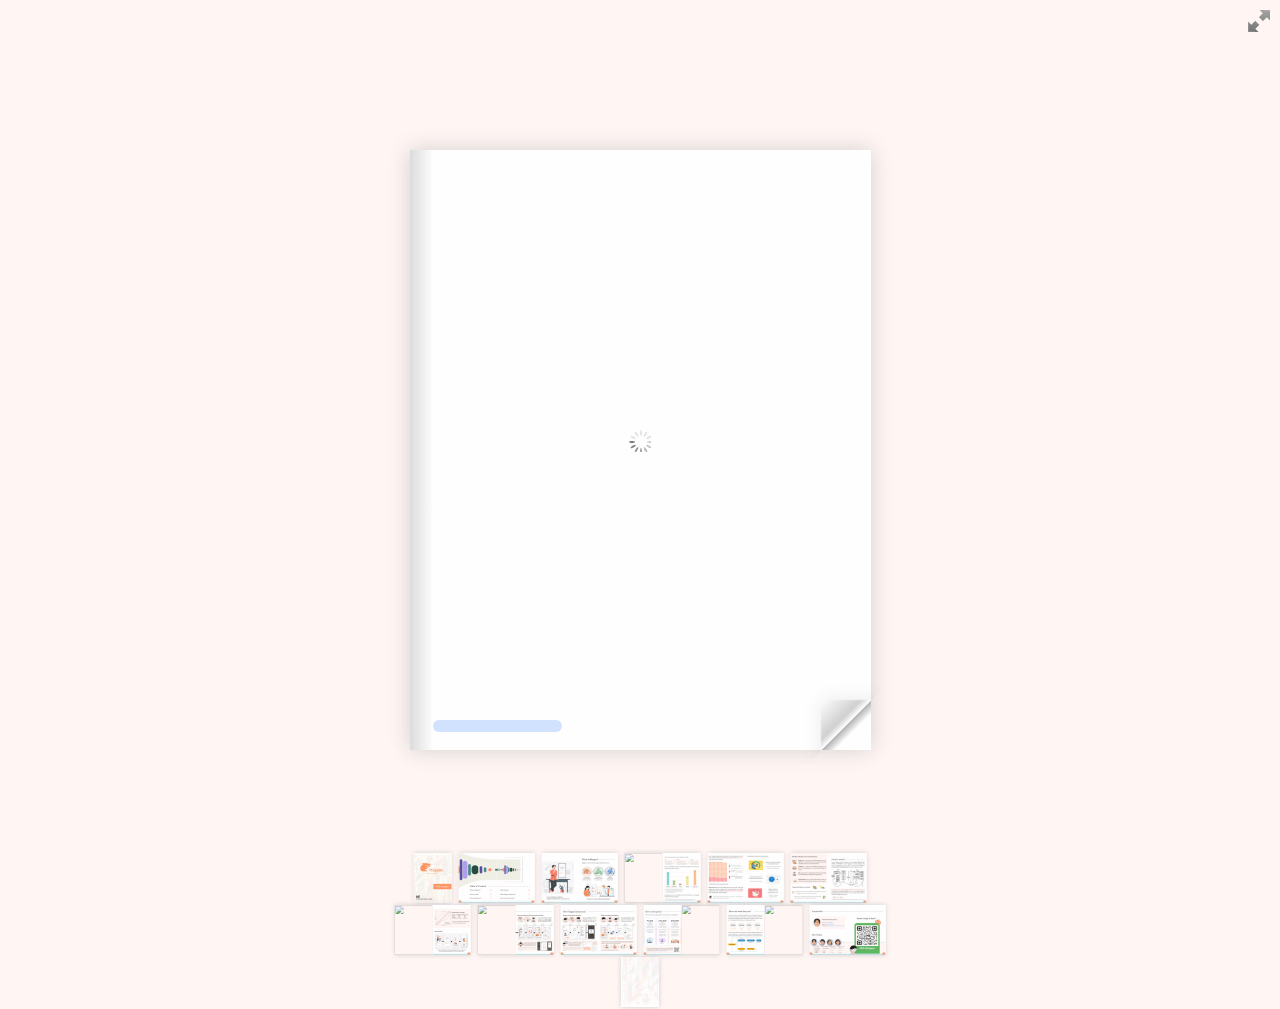
==== index.html @ f645d374 "Create index.html for happoress GitHub Pages" ====
<!doctype html>
<!--[if lt IE 7 ]> <html lang="en" class="ie6"> <![endif]-->
<!--[if IE 7 ]>    <html lang="en" class="ie7"> <![endif]-->
<!--[if IE 8 ]>    <html lang="en" class="ie8"> <![endif]-->
<!--[if IE 9 ]>    <html lang="en" class="ie9"> <![endif]-->
<!--[if !IE]><!--> <html lang="en"> <!--<![endif]-->
<head>
<title>Using turn.js and the new zoom feature</title>
<meta name="viewport" content="width = 1050, user-scalable = no" />
<script type="text/javascript" src="js/extras/jquery.min.1.7.js"></script>
<script type="text/javascript" src="js/extras/modernizr.2.5.3.min.js"></script>
<script type="text/javascript" src="js/lib/hash.js"></script>

</head>
<body>

<div id="canvas">

<div class="zoom-icon zoom-icon-in"></div>

<div class="magazine-viewport">
	<div class="container">
		<div class="magazine">
			<!-- Next button -->
			<div ignore="1" class="next-button"></div>
			<!-- Previous button -->
			<div ignore="1" class="previous-button"></div>
		</div>
	</div>
</div>

<!-- Thumbnails -->
<div class="thumbnails">
	<div>
		<ul>
			<li class="i">
				<img src="pages/1-thumb.jpg" width="76" height="100" class="page-1">
			</li>
			<li class="d">
				<img src="pages/2-thumb.jpg" width="76" height="100" class="page-2">
				<img src="pages/3-thumb.jpg" width="76" height="100" class="page-3">
			</li>
			<li class="d">
				<img src="pages/4-thumb.jpg" width="76" height="100" class="page-4">
				<img src="pages/5-thumb.jpg" width="76" height="100" class="page-5">
			</li>
			<li class="d">
				<img src="pages/6-thumb.jpg" width="76" height="100" class="page-6">
				<img src="pages/7-thumb.jpg" width="76" height="100" class="page-7">
			</li>
			<li class="d">
				<img src="pages/8-thumb.jpg" width="76" height="100" class="page-8">
				<img src="pages/9-thumb.jpg" width="76" height="100" class="page-9">
			</li>
			<li class="d">
				<img src="pages/10-thumb.jpg" width="76" height="100" class="page-10">
				<img src="pages/11-thumb.jpg" width="76" height="100" class="page-11">
			</li>
			<li class="d">
				<img src="pages/12-thumb.jpg" width="76" height="100" class="page-12">
				<img src="pages/13-thumb.jpg" width="76" height="100" class="page-13">
			</li>
			<li class="d">
				<img src="pages/14-thumb.jpg" width="76" height="100" class="page-14">
				<img src="pages/15-thumb.jpg" width="76" height="100" class="page-15">
			</li>
			<li class="d">
				<img src="pages/16-thumb.jpg" width="76" height="100" class="page-16">
				<img src="pages/17-thumb.jpg" width="76" height="100" class="page-17">
			</li>
			<li class="d">
				<img src="pages/18-thumb.jpg" width="76" height="100" class="page-18">
				<img src="pages/19-thumb.jpg" width="76" height="100" class="page-19">
			</li>
			<li class="d">
				<img src="pages/20-thumb.jpg" width="76" height="100" class="page-20">
				<img src="pages/21-thumb.jpg" width="76" height="100" class="page-21">
			</li>
			<li class="d">
				<img src="pages/22-thumb.jpg" width="76" height="100" class="page-22">
				<img src="pages/23-thumb.jpg" width="76" height="100" class="page-23">
			</li>
			<li class="i">
				<img src="pages/24-thumb.jpg" width="76" height="100" class="page-24">
			</li>
		<ul>
	<div>	
</div>
</div>

<script type="text/javascript">

function loadApp() {

 	$('#canvas').fadeIn(1000);

 	var flipbook = $('.magazine');

 	// Check if the CSS was already loaded
	
	if (flipbook.width()==0 || flipbook.height()==0) {
		setTimeout(loadApp, 10);
		return;
	}
	
	// Create the flipbook

	flipbook.turn({
			
			// Magazine width

			width: 922,

			// Magazine height

			height: 600,

			// Duration in millisecond

			duration: 1000,

			// Hardware acceleration

			acceleration: !isChrome(),

			// Enables gradients

			gradients: true,
			
			// Auto center this flipbook

			autoCenter: true,

			// Elevation from the edge of the flipbook when turning a page

			elevation: 50,

			// The number of pages

			pages: 24,

			// Events

			when: {
				turning: function(event, page, view) {
					
					var book = $(this),
					currentPage = book.turn('page'),
					pages = book.turn('pages');
			
					// Update the current URI

					Hash.go('page/' + page).update();

					// Show and hide navigation buttons

					disableControls(page);
					

					$('.thumbnails .page-'+currentPage).
						parent().
						removeClass('current');

					$('.thumbnails .page-'+page).
						parent().
						addClass('current');



				},

				turned: function(event, page, view) {

					disableControls(page);

					$(this).turn('center');

					if (page==1) { 
						$(this).turn('peel', 'br');
					}

				},

				missing: function (event, pages) {

					// Add pages that aren't in the magazine

					for (var i = 0; i < pages.length; i++)
						addPage(pages[i], $(this));

				}
			}

	});

	// Zoom.js

	$('.magazine-viewport').zoom({
		flipbook: $('.magazine'),

		max: function() { 
			
			return largeMagazineWidth()/$('.magazine').width();

		}, 

		when: {

			swipeLeft: function() {

				$(this).zoom('flipbook').turn('next');

			},

			swipeRight: function() {
				
				$(this).zoom('flipbook').turn('previous');

			},

			resize: function(event, scale, page, pageElement) {

				if (scale==1)
					loadSmallPage(page, pageElement);
				else
					loadLargePage(page, pageElement);

			},

			zoomIn: function () {

				$('.thumbnails').hide();
				$('.made').hide();
				$('.magazine').removeClass('animated').addClass('zoom-in');
				$('.zoom-icon').removeClass('zoom-icon-in').addClass('zoom-icon-out');
				
				if (!window.escTip && !$.isTouch) {
					escTip = true;

					$('<div />', {'class': 'exit-message'}).
						html('<div>Press ESC to exit</div>').
							appendTo($('body')).
							delay(2000).
							animate({opacity:0}, 500, function() {
								$(this).remove();
							});
				}
			},

			zoomOut: function () {

				$('.exit-message').hide();
				$('.thumbnails').fadeIn();
				$('.made').fadeIn();
				$('.zoom-icon').removeClass('zoom-icon-out').addClass('zoom-icon-in');

				setTimeout(function(){
					$('.magazine').addClass('animated').removeClass('zoom-in');
					resizeViewport();
				}, 0);

			}
		}
	});

	// Zoom event

	if ($.isTouch)
		$('.magazine-viewport').bind('zoom.doubleTap', zoomTo);
	else
		$('.magazine-viewport').bind('zoom.tap', zoomTo);


	// Using arrow keys to turn the page

	$(document).keydown(function(e){

		var previous = 37, next = 39, esc = 27;

		switch (e.keyCode) {
			case previous:

				// left arrow
				$('.magazine').turn('previous');
				e.preventDefault();

			break;
			case next:

				//right arrow
				$('.magazine').turn('next');
				e.preventDefault();

			break;
			case esc:
				
				$('.magazine-viewport').zoom('zoomOut');	
				e.preventDefault();

			break;
		}
	});

	// URIs - Format #/page/1 

	Hash.on('^page\/([0-9]*)$', {
		yep: function(path, parts) {
			var page = parts[1];

			if (page!==undefined) {
				if ($('.magazine').turn('is'))
					$('.magazine').turn('page', page);
			}

		},
		nop: function(path) {

			if ($('.magazine').turn('is'))
				$('.magazine').turn('page', 1);
		}
	});


	$(window).resize(function() {
		resizeViewport();
	}).bind('orientationchange', function() {
		resizeViewport();
	});

	// Events for thumbnails

	$('.thumbnails').click(function(event) {
		
		var page;

		if (event.target && (page=/page-([0-9]+)/.exec($(event.target).attr('class'))) ) {
		
			$('.magazine').turn('page', page[1]);
		}
	});

	$('.thumbnails li').
		bind($.mouseEvents.over, function() {
			
			$(this).addClass('thumb-hover');

		}).bind($.mouseEvents.out, function() {
			
			$(this).removeClass('thumb-hover');

		});

	if ($.isTouch) {
	
		$('.thumbnails').
			addClass('thumbanils-touch').
			bind($.mouseEvents.move, function(event) {
				event.preventDefault();
			});

	} else {

		$('.thumbnails ul').mouseover(function() {

			$('.thumbnails').addClass('thumbnails-hover');

		}).mousedown(function() {

			return false;

		}).mouseout(function() {

			$('.thumbnails').removeClass('thumbnails-hover');

		});

	}


	// Regions

	if ($.isTouch) {
		$('.magazine').bind('touchstart', regionClick);
	} else {
		$('.magazine').click(regionClick);
	}

	// Events for the next button

	$('.next-button').bind($.mouseEvents.over, function() {
		
		$(this).addClass('next-button-hover');

	}).bind($.mouseEvents.out, function() {
		
		$(this).removeClass('next-button-hover');

	}).bind($.mouseEvents.down, function() {
		
		$(this).addClass('next-button-down');

	}).bind($.mouseEvents.up, function() {
		
		$(this).removeClass('next-button-down');

	}).click(function() {
		
		$('.magazine').turn('next');

	});

	// Events for the next button
	
	$('.previous-button').bind($.mouseEvents.over, function() {
		
		$(this).addClass('previous-button-hover');

	}).bind($.mouseEvents.out, function() {
		
		$(this).removeClass('previous-button-hover');

	}).bind($.mouseEvents.down, function() {
		
		$(this).addClass('previous-button-down');

	}).bind($.mouseEvents.up, function() {
		
		$(this).removeClass('previous-button-down');

	}).click(function() {
		
		$('.magazine').turn('previous');

	});


	resizeViewport();

	$('.magazine').addClass('animated');

}

// Zoom icon

 $('.zoom-icon').bind('mouseover', function() { 
 	
 	if ($(this).hasClass('zoom-icon-in'))
 		$(this).addClass('zoom-icon-in-hover');

 	if ($(this).hasClass('zoom-icon-out'))
 		$(this).addClass('zoom-icon-out-hover');
 
 }).bind('mouseout', function() { 
 	
 	 if ($(this).hasClass('zoom-icon-in'))
 		$(this).removeClass('zoom-icon-in-hover');
 	
 	if ($(this).hasClass('zoom-icon-out'))
 		$(this).removeClass('zoom-icon-out-hover');

 }).bind('click', function() {

 	if ($(this).hasClass('zoom-icon-in'))
 		$('.magazine-viewport').zoom('zoomIn');
 	else if ($(this).hasClass('zoom-icon-out'))	
		$('.magazine-viewport').zoom('zoomOut');

 });

 $('#canvas').hide();


// Load the HTML4 version if there's not CSS transform

yepnope({
	test : Modernizr.csstransforms,
	yep: ['js/lib/turn.js'],
	nope: ['js/lib/turn.html4.min.js'],
	both: ['js/lib/zoom.min.js', 'js/magazine.js', 'css/magazine.css'],
	complete: loadApp
});

</script>

</body>
</html>
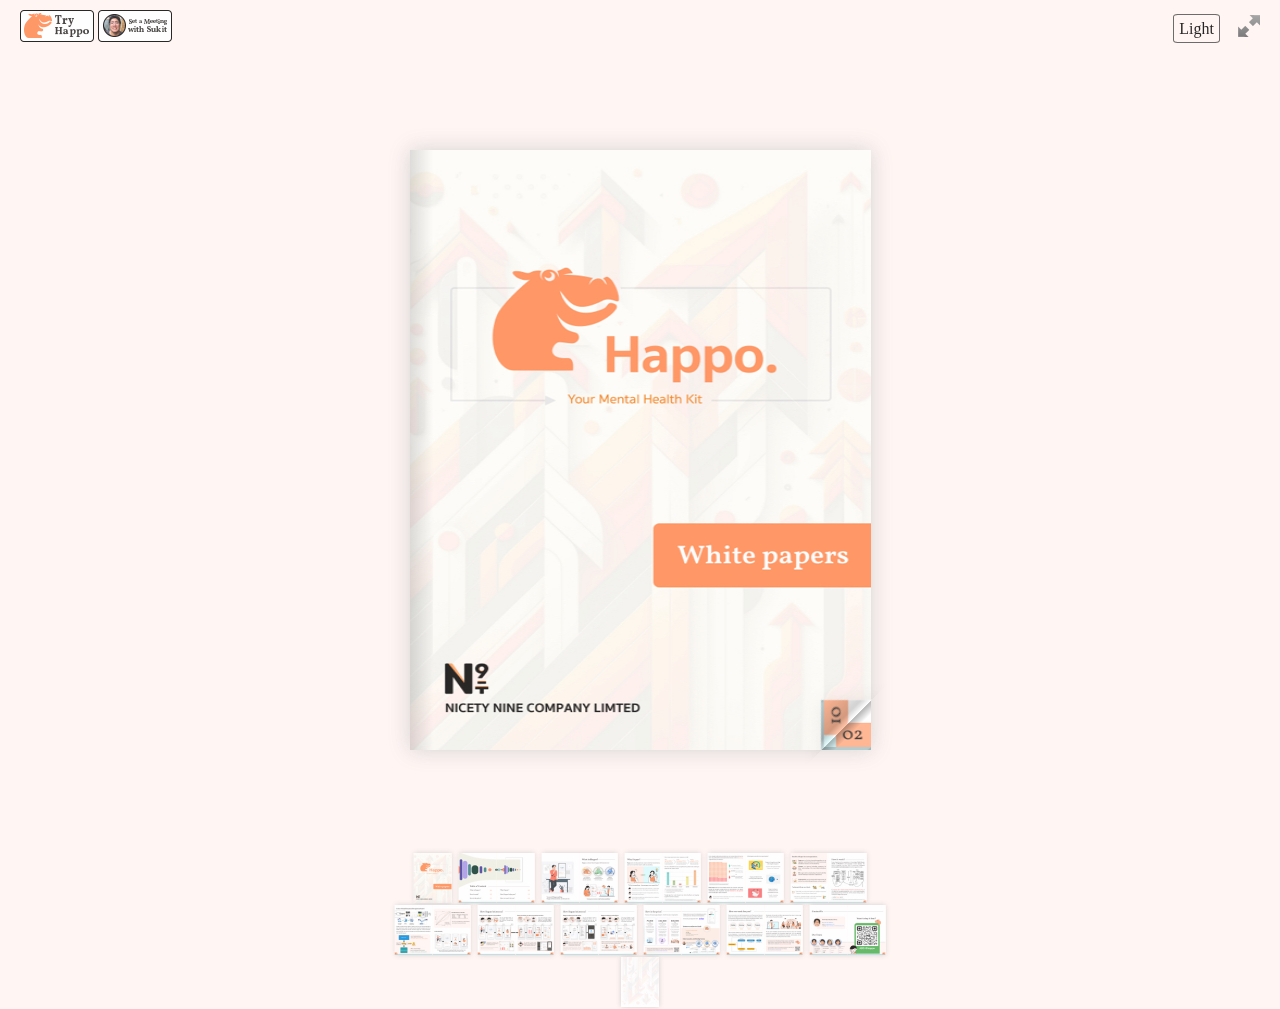
==== commit e9be65ac: "Create index.html for happopress GitHub Pages" ====
--- a/index.html
+++ b/index.html
@@ -13,8 +13,16 @@
 
 </head>
 <body>
-
 <div id="canvas">
+
+	<div class="logo">          
+        <a href=”https://happo.app”><img src="pics/go-button.png" width="74" height="32"></a>
+		<a href=”https://calendly.com/sukit/business-talk”><img src="pics/sukit-button.png" width="74" height="32"></a>
+    </div>
+
+	<div class="mode">          
+        <span class="change">Light</span>
+    </div>
 
 <div class="zoom-icon zoom-icon-in"></div>
 
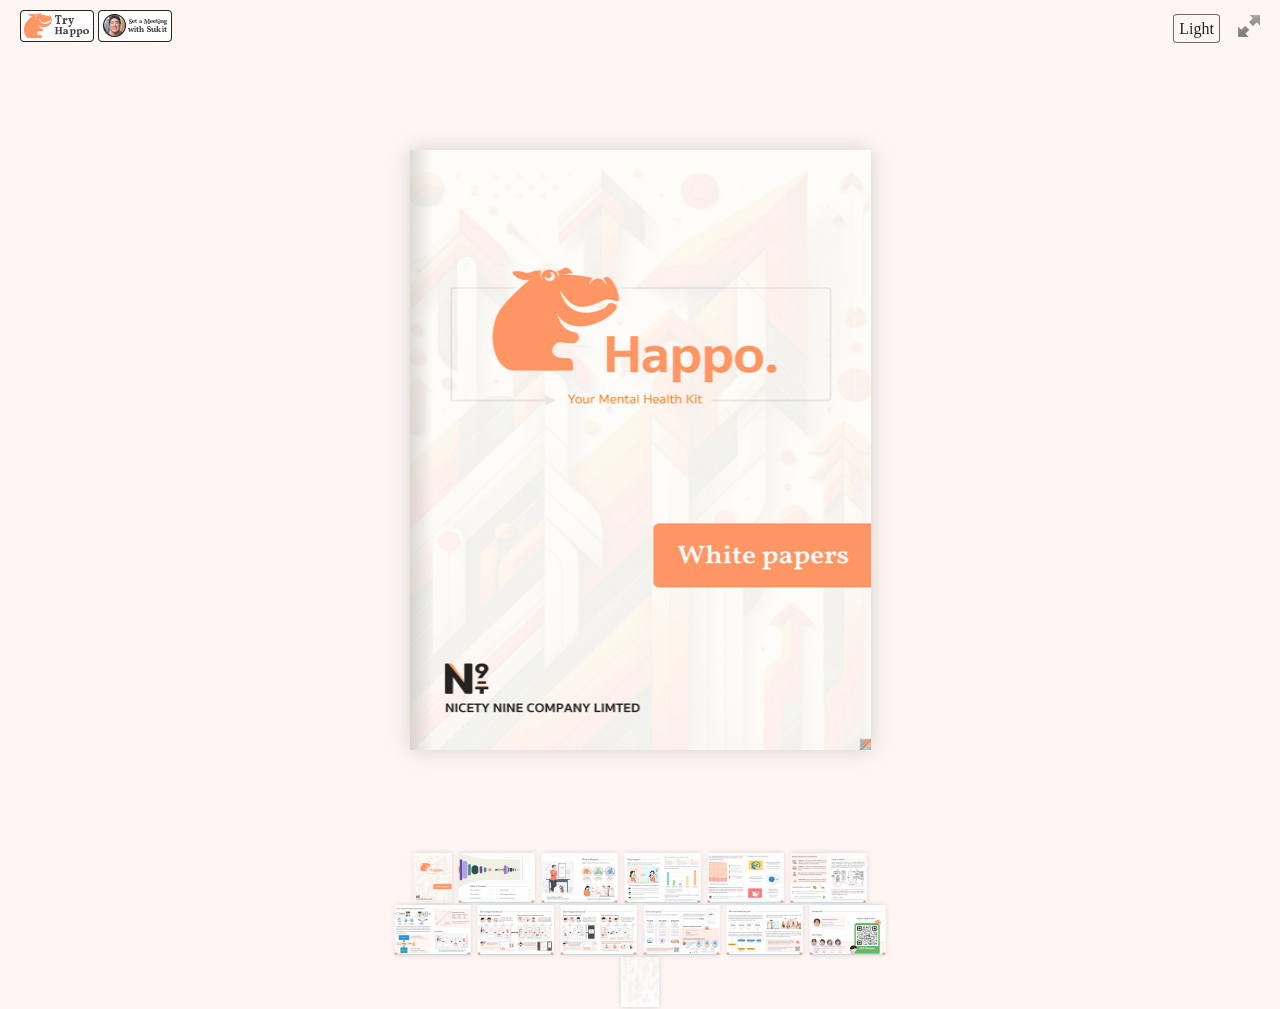
==== commit 50567d3e: "Create index.html for happopress GitHub Pages" ====
--- a/index.html
+++ b/index.html
@@ -16,8 +16,8 @@
 <div id="canvas">
 
 	<div class="logo">          
-        <a href=”https://happo.app”><img src="pics/go-button.png" width="74" height="32"></a>
-		<a href=”https://calendly.com/sukit/business-talk”><img src="pics/sukit-button.png" width="74" height="32"></a>
+		<img src="pics/go-button.png" width="74" height="32" class="happo">
+		<img src="pics/sukit-button.png" width="74" height="32" class="sukit">
     </div>
 
 	<div class="mode">          
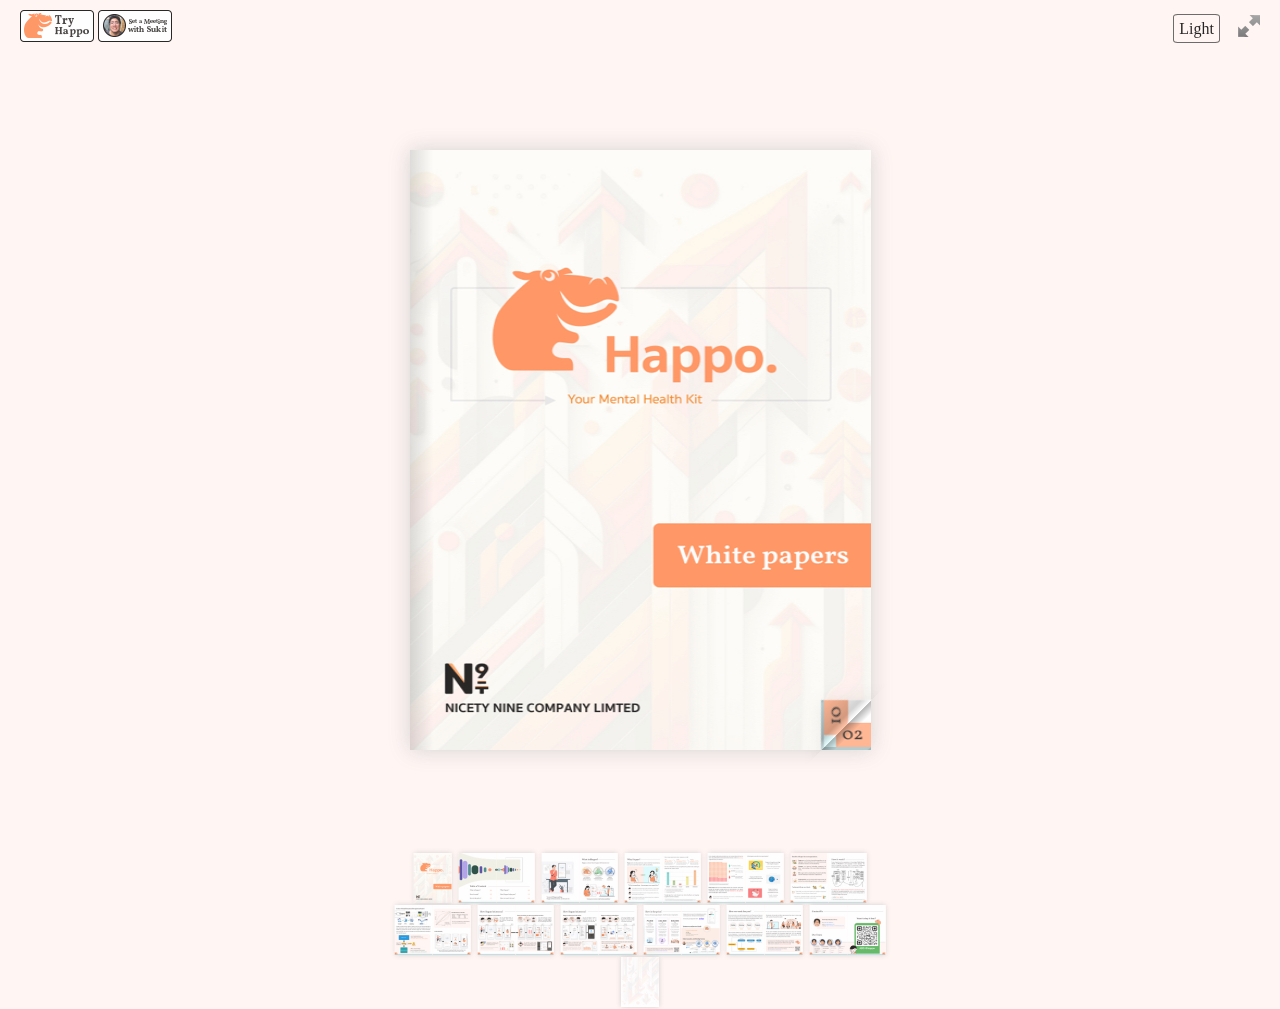
==== commit 40eea8e6: "Create index.html for happopress GitHub Pages" ====
--- a/index.html
+++ b/index.html
@@ -5,7 +5,8 @@
 <!--[if IE 9 ]>    <html lang="en" class="ie9"> <![endif]-->
 <!--[if !IE]><!--> <html lang="en"> <!--<![endif]-->
 <head>
-<title>Using turn.js and the new zoom feature</title>
+<title>Happo : Product Detail for Business Solution</title>
+<link rel="icon" type="image/x-icon" href="pics/favicon.ico">
 <meta name="viewport" content="width = 1050, user-scalable = no" />
 <script type="text/javascript" src="js/extras/jquery.min.1.7.js"></script>
 <script type="text/javascript" src="js/extras/modernizr.2.5.3.min.js"></script>
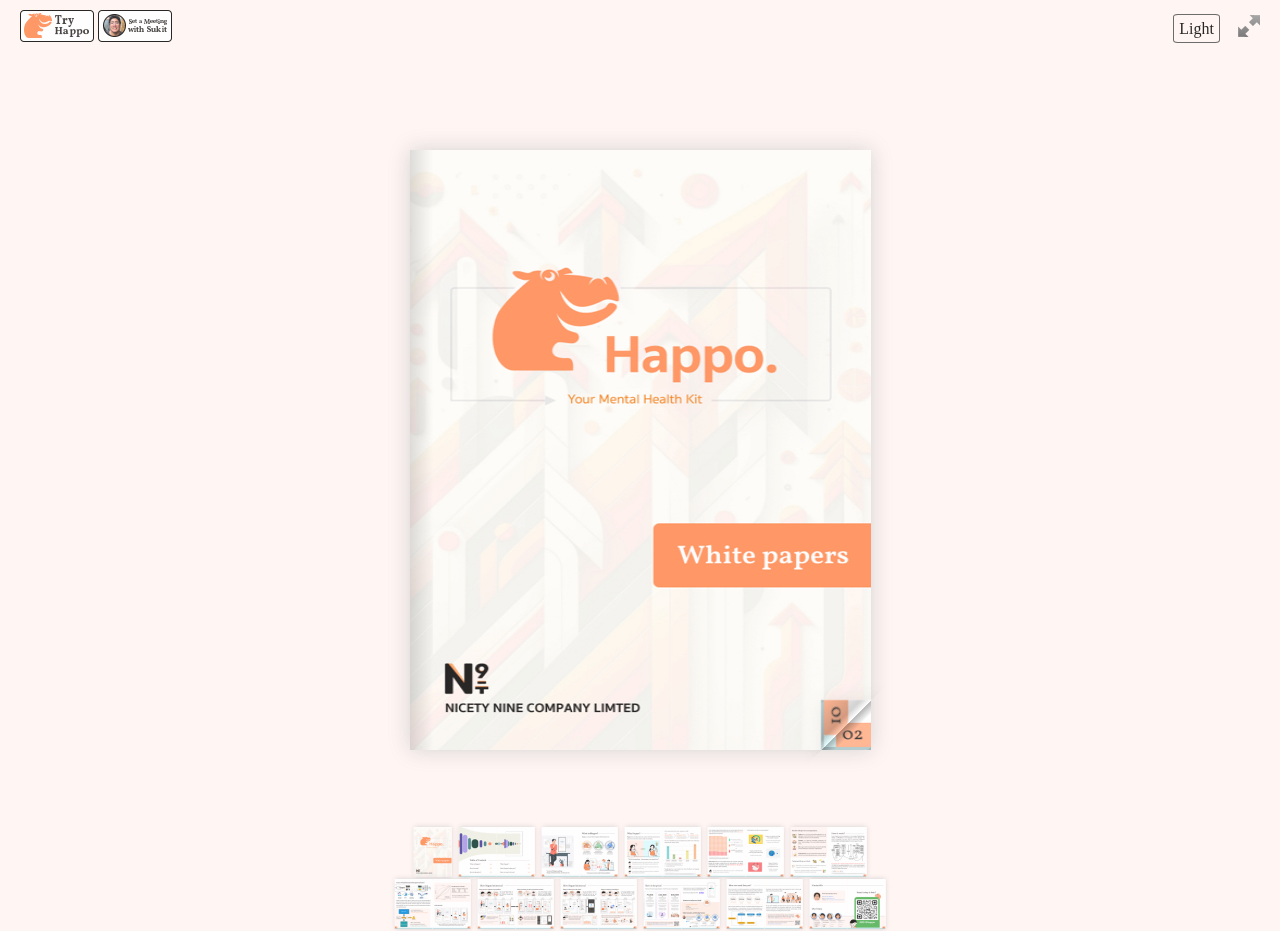
==== commit fdd6d67d: "Create index.html for happopress GitHub Pages" ====
--- a/index.html
+++ b/index.html
@@ -89,9 +89,6 @@
 				<img src="pages/22-thumb.jpg" width="76" height="100" class="page-22">
 				<img src="pages/23-thumb.jpg" width="76" height="100" class="page-23">
 			</li>
-			<li class="i">
-				<img src="pages/24-thumb.jpg" width="76" height="100" class="page-24">
-			</li>
 		<ul>
 	<div>	
 </div>
@@ -146,7 +143,7 @@
 
 			// The number of pages
 
-			pages: 24,
+			pages: 23,
 
 			// Events
 
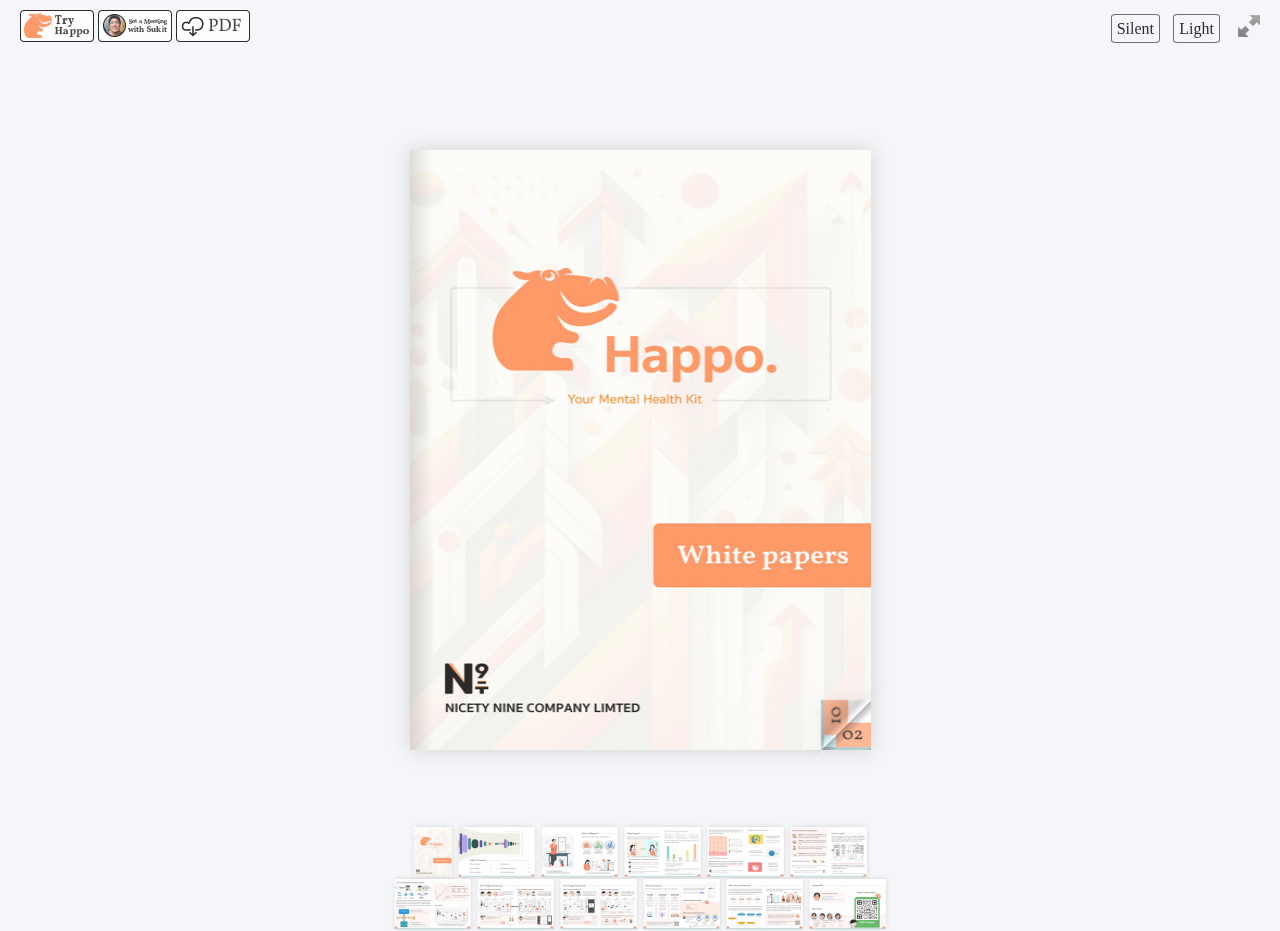
==== commit ea0b9512: "Create slider.html for happopress GitHub Pages" ====
--- a/index.html
+++ b/index.html
@@ -11,18 +11,28 @@
 <script type="text/javascript" src="js/extras/jquery.min.1.7.js"></script>
 <script type="text/javascript" src="js/extras/modernizr.2.5.3.min.js"></script>
 <script type="text/javascript" src="js/lib/hash.js"></script>
-
 </head>
 <body>
+
+
+<audio id="musicplayer">
+	<source src="pics/sound.mp3" />
+</audio>
+
 <div id="canvas">
-
 	<div class="logo">          
 		<img src="pics/go-button.png" width="74" height="32" class="happo">
 		<img src="pics/sukit-button.png" width="74" height="32" class="sukit">
+		<img src="pics/download-button.png" width="74" height="32" class="googledrive">
     </div>
 
 	<div class="mode">          
         <span class="change">Light</span>
+    </div>
+
+	<div class="sound">          
+        <span class="mute">Silent</span>
+		<span class="tooltiptext">Beautiful Dreamer -- Stephen Foster</span>
     </div>
 
 <div class="zoom-icon zoom-icon-in"></div>
@@ -95,9 +105,7 @@
 </div>
 
 <script type="text/javascript">
-
 function loadApp() {
-
  	$('#canvas').fadeIn(1000);
 
  	var flipbook = $('.magazine');
@@ -342,6 +350,17 @@
 		if (event.target && (page=/page-([0-9]+)/.exec($(event.target).attr('class'))) ) {
 		
 			$('.magazine').turn('page', page[1]);
+			if (page[1] == 1) {readitout("Hi, this is Happo's Product Detail for Business Solution.");};
+			if ((page[1] == 2)|| page[1] == 3) {readitout("In this papers, you will get the answers for What is Happo? Why you should use Happo and recommend it to your organization? How does it work? It is a science or just a myth. How Happo helps you and your company? How is the price? and How can we work for you?");};
+			if ((page[1] == 4)|| page[1] == 5) {readitout("Happo is a Mental Health Support platform for: 1. Pre-Analyzing Mental Status to identifies problem. 2. Recommending Professional Services for Intervention, And 3., Suggesting Exercises for Rehabilitation. You can tell Happo anything then, Happo will sincere shows you how you are. Clearing your worries with Professional Help.");};
+			if ((page[1] == 6)|| page[1] == 7) {readitout("Why Happo? Happo aims to help people who unsure about their mental status and want to clear their mind to settle on something. If you find yourself having trouble with focus or keep losing concentration over time, then Happo is your motivative tool. If you find yourself feel boredom or being tedious all the time, then Happo is your booster. If you find yourself feel bad and don’t know how to handle it, then Happo is your guidance. Why is may important to your company as well? We have collected survey from patients who working in industrial site, and we found that they are suffering from treatment fees and losing hope to get better. More importantly, they feel lack support from their employer.");};
+			if ((page[1] == 8)|| page[1] == 9) {readitout("Even though traditional procedure may not an issue, but still can’t to solve the problem that mentioned earlier because we have a shortage of professional practitioners. In Thailand, 1 Psychiatrist has to take care more than 5,000 stress related patients. This means there are not enough services for everyone, and many patient will not get a proper potion of intervention to be better. Undoubtedly, some of patients may feel hindered by the process and eventually give up the treatment. If you found someone under your care are seem to be burnout, then Happo is your assistant to help them. Why Happo is good for your organization? Happo is cheap but providing wide length of support. It's good for Organizational Mental Treatment and Monitoring. Happo provides the fast screening and reliable result. It's good for pulse surveying. And, Happo working in collaboration with professional services. That mean it's good for Counseling and Intervention as well.");};
+			if ((page[1] == 10)|| page[1] == 11) {readitout("Benefits of Happo for your organisation. I can tell you from these four aspects. 1. Employee can fix their internalizing problem at the right spot, which help them to be a better person and extend their limitation to work effectively. 2. Manager can improve leadership competency for better understanding of the cause behind subordinate action. 3. HR can get a better understanding of mental health that reflects wellbeing of employees in organization. And, 4. Oraganization can be noticed which talents should be retained to reaches better performance and more profit. … How it work? Human linguistics is the composition of 4 knowledges: World, Syntax, Lexicon, and Phonetics to give a meaning to human intention. This process is happening in the brain. Then, it is delivering via periperal nervous system to articulatory muscle for producing speech sounds. If something affects cognition making interpretion process goes wrong. It will relfect on the speech production. And, it can be found throughout speech behavior during conversation. However, human hearing system is not design for diagnosing symptom. … Luckily, Happo can do!");};
+			if ((page[1] == 12)|| page[1] == 13){readitout("Science behind our symptom recognition model. Happo use signal acoutic signal of speech vacal tract and its spectrograph on deep classification model. The model has been trained by symptom sets which labelled by psychiatrists and data scientists. Happo also creates instruction-tuned model for each user by training restructed dataset that generating from Gan-M.R.E.L.B.P. model. Our Low Levels Description Based ResNet Model has 73.89% of F1-Score, 74.22% Sensitivity, and 73.36% accuracy. But, after 5 times of usages, with our Instructed Model, it can reaches 93.9% F1-Score, 91.32% Sensitivity, and 93.07% accuracy. From our experiment, we found that our Gan training with raw signal datasets can achieved the best performance. At the Result, We got a Self-Mental Screening Model for everyday uses that improving its performance from time to times.");};
+			if ((page[1] == 14)|| page[1] == 15) {readitout("How Happo helps you? 1. Happo can pre-diagnoses your problem. You can use Happo Model to pre-analyze stress severity and identify internalizing problem. Analyzed Stat is showing in User Profile. HR can go to Data section to see each Employee Stat. 2. Happo can helps you plan your routine exercises. You can use Happo as Habit Planner. Let Happo suggests Behavior Activation Program for you and notify when to do. HR has ability to creates exercise plans for every employee via Habit Planner. Exercises Progress can be found at Employee Profile in Data. ");};
+			if ((page[1] == 16)|| page[1] == 17) {readitout("3. Happo can links you to the doctor. You can use Happo to reach to Professional Service. You can book the slots and use our counseling service privately. HR can be notified whenever that employee has reserved the telemed session or analyse the mental health. Seeing the summary in Wallet Section. And, 4. Happo can makes you feel better. You can use Happo as a tool for mood therapy. Doing Behavior Activation Exercise will releases your stress. Behavior Activation Exercise is the activity that design for cognitive improvement. Right now, there are only 4 exercises available on Happo: 3 minutes breathing exercises, 5 minutes meditation exercises, Mood Diary, and Goal Setting. Other exercises will be adding in the future update.");};
+			if ((page[1] == 18)|| page[1] == 19) {readitout("How is the price? We propose three packages that we think it could be fitted with your organization. First, if you are working for small firm, then package of 75,000 baht is enough for you. This smallest package gives you 250 credits for analysing your team mate stress. Bundling with 30 tele-counseling sessions and 1 online stress reduction workshop. Second, if you are working for medium sized business, then you must buy at least 150,000 baht package because it provides you 500 credits for stress analysis, 70 tele-counseling sessions, 2 online workshops for stress reduction, and 2 offline workshops for burnout retreat. Third, if you are working for the large enterprise, then you choice should be 300,000 baht package. It gives you 500 credits for stress analysis, 150 tele-counseling sessions, 5 online workshops for stress reduction, and 4 offline workshops for burnout retreat, which is more than double from both other two packages. But, if you prefer other offers, we can provide a custom service just for your company. please dont hesitate to consult with us by booking our time on Calendly. However, Happo also has a price for individual use which can be purchase directly from the platform. It cost you only 36 Baht for 1 time stress analysis. If you want to book counseling session with professional, it cost you 1,200 Baht for each session. You can pay 1,000 Baht to book the seat for online workshop of stress reduction or self-rehalitation.");};
+			if ((page[1] == 20)|| page[1] == 21) {readitout("How we work for you? Once we can reach to you and have greeted you, we will process our discovery session. We are happy to hear your story and study your problem. After that, we will present our solution that customised for solving you problem. If both of us have agreed with the solution, we will propose the price. After we receive payment, we will start with Online/Onsite Screening services for your Employees. If we found anyone who has internalizing problem, we will arrange counseling session with our psychiatrist to proceed intervention. Psychiatrist will provide the follow-up treatments from time to times along with medicine forremedy. If it's needed. We also have Workshop for those who have found no issue. The workshop operated by professional. We recommend Happo users to try our Behavior Activation exercise for self-rehabilitation. During the service phase, we will conduct screening of your employee from time to times. Normally, the service for Small Business Package is a plan for 1 month. Meduim Business Package is for 3 months and Large Business Package is for 6 Months. Though, client can redeem each services that state in the package details without concern on timeframe but no late than a year after purchased. If you would like us to discover your problem and propose our solution for you, please dont hesitate to book our time to consult with us at Calendly.");};
 		}
 	});
 
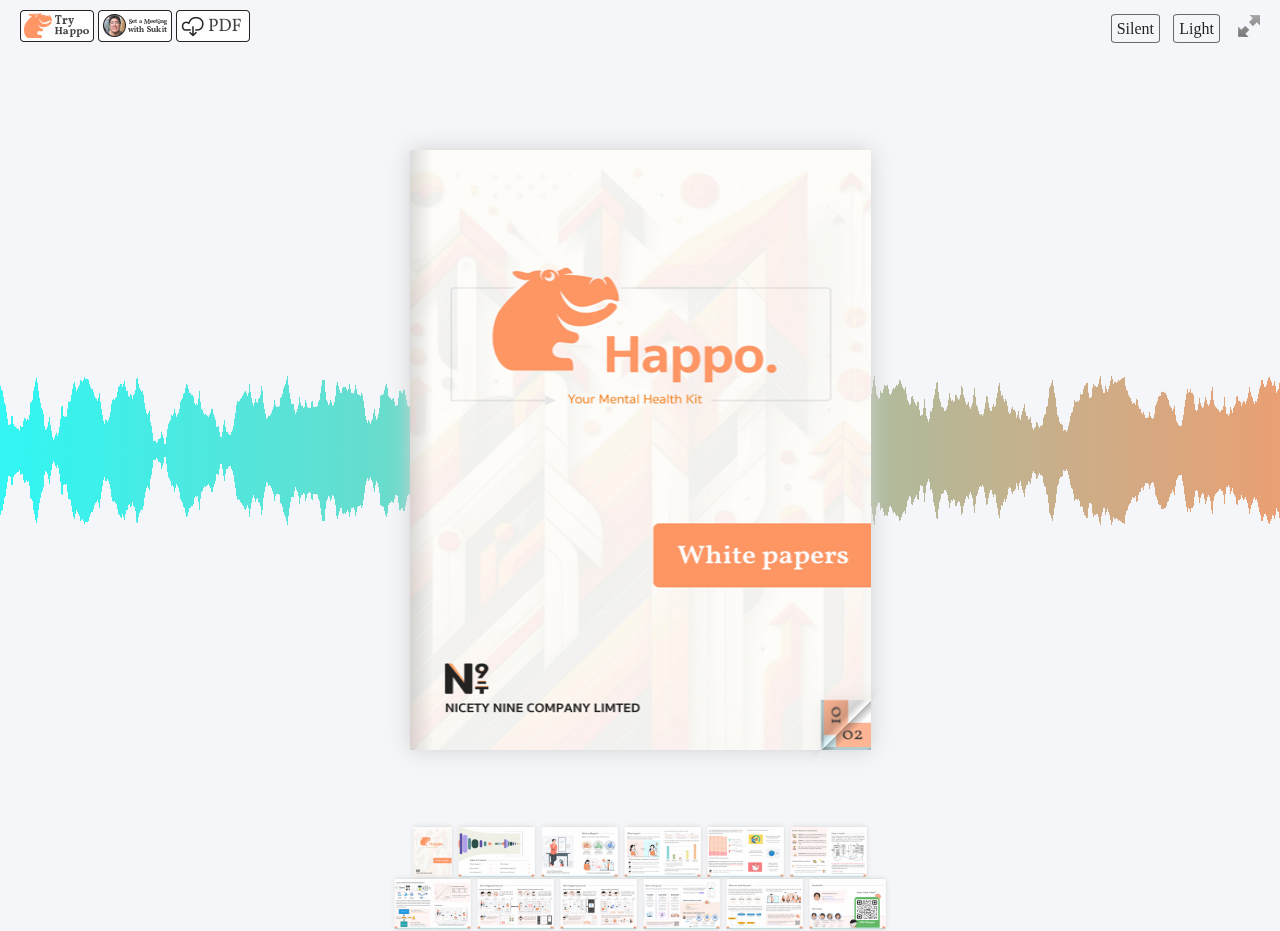
==== commit f9b77ae8: "Create index.html for happopress GitHub Pages" ====
--- a/index.html
+++ b/index.html
@@ -3,509 +3,532 @@
 <!--[if IE 7 ]>    <html lang="en" class="ie7"> <![endif]-->
 <!--[if IE 8 ]>    <html lang="en" class="ie8"> <![endif]-->
 <!--[if IE 9 ]>    <html lang="en" class="ie9"> <![endif]-->
-<!--[if !IE]><!--> <html lang="en"> <!--<![endif]-->
+<!--[if !IE]><!-->
+<html lang="en"> <!--<![endif]-->
+
 <head>
-<title>Happo : Product Detail for Business Solution</title>
-<link rel="icon" type="image/x-icon" href="pics/favicon.ico">
-<meta name="viewport" content="width = 1050, user-scalable = no" />
-<script type="text/javascript" src="js/extras/jquery.min.1.7.js"></script>
-<script type="text/javascript" src="js/extras/modernizr.2.5.3.min.js"></script>
-<script type="text/javascript" src="js/lib/hash.js"></script>
+	<title>Happo : Product Detail for Business Solution</title>
+	<link rel="icon" type="image/x-icon" href="pics/favicon.ico">
+	<meta name="viewport" content="width = 1050, user-scalable = no" />
+	<meta name="apple-mobile-web-app-capable" content="yes">
+	<script type="text/javascript" src="js/extras/jquery.min.1.7.js"></script>
+	<script type="text/javascript" src="js/extras/modernizr.2.5.3.min.js"></script>
+	<script type="text/javascript" src="js/lib/hash.js"></script>
+	<link rel="apple-touch-icon" href="pics/touch-icon-iphone.png">
+	<link rel="apple-touch-icon" sizes="58x58" href="pics/touch-icon-ipad-retina.png">
+	<link rel="apple-touch-icon" sizes="152x152" href="pics/touch-icon-ipad.png">
+	<link rel="apple-touch-icon" sizes="180x180" href="pics/touch-icon-iphone-retina.png">
+	<link rel="apple-touch-icon" sizes="167x167" href="pics/touch-icon-ipad-retina.png">
+
 </head>
+
 <body>
 
 
-<audio id="musicplayer">
-	<source src="pics/sound.mp3" />
-</audio>
-
-<div id="canvas">
-	<div class="logo">          
-		<img src="pics/go-button.png" width="74" height="32" class="happo">
-		<img src="pics/sukit-button.png" width="74" height="32" class="sukit">
-		<img src="pics/download-button.png" width="74" height="32" class="googledrive">
-    </div>
-
-	<div class="mode">          
-        <span class="change">Light</span>
-    </div>
-
-	<div class="sound">          
-        <span class="mute">Silent</span>
-		<span class="tooltiptext">Beautiful Dreamer -- Stephen Foster</span>
-    </div>
-
-<div class="zoom-icon zoom-icon-in"></div>
-
-<div class="magazine-viewport">
-	<div class="container">
-		<div class="magazine">
-			<!-- Next button -->
-			<div ignore="1" class="next-button"></div>
-			<!-- Previous button -->
-			<div ignore="1" class="previous-button"></div>
+	<div id="canvas">
+		<div id="container">
+
+
+			<svg xmlns="http://www.w3.org/2000/svg">
+				<linearGradient id="gradient">
+					<stop stop-color="#0ff" />
+					<stop offset="1" stop-color="#FF884F" />
+				</linearGradient>
+				<filter id="filter" y="-1" height="3">
+					<feOffset dy="-45" result="o" />
+					<feTurbulence baseFrequency=".04 .001" numOctaves="4" seed="1" result="a">
+						<animate attributeName="seed" calcMode="discrete" by="2" dur="0.5s" repeatCount="indefinite"
+							accumulate="sum" />
+					</feTurbulence>
+					<feTurbulence baseFrequency=".04 .001" numOctaves="4" seed="2">
+						<animate attributeName="seed" calcMode="discrete" by="2" dur="0.5s" repeatCount="indefinite"
+							accumulate="sum" begin="0.25s" />
+					</feTurbulence>
+					<feComposite operator="arithmetic" in="a">
+						<animate attributeName="k2" values="1;0;1" dur="0.5s" repeatCount="indefinite" />
+						<animate attributeName="k3" values="0;1;0" dur="0.5s" repeatCount="indefinite" />
+					</feComposite>
+					<feDisplacementMap in="o" scale="100" />
+					<feComposite in="SourceGraphic" operator="in" />
+				</filter>
+				<rect id="half" x="-9%" y="50%" width="120%" height="75" fill="url(#gradient)" filter="url(#filter)" />
+				<use href="#half" y="-100.1%" transform="rotate(180) scale(-1, 1)" />
+			</svg>
+
+
+
+		</div>
+		<audio id="song" loop src="pics/sound.mp3"></audio>
+		<div class="logo">
+			<img src="pics/go-button.png" width="74" height="32" class="happo">
+			<img src="pics/sukit-button.png" width="74" height="32" class="sukit">
+			<img src="pics/download-button.png" width="74" height="32" class="googledrive">
+		</div>
+
+		<div class="mode">
+			<span class="change">Light</span>
+		</div>
+
+		<div class="sound">
+			<span class="mute">Silent</span>
+			<span class="tooltiptext">If you're happy and you know it!</span>
+		</div>
+
+		<div class="zoom-icon zoom-icon-in"></div>
+
+		<div class="magazine-viewport">
+			<div class="container">
+				<div class="magazine">
+					<!-- Next button -->
+					<div ignore="1" class="next-button"></div>
+					<!-- Previous button -->
+					<div ignore="1" class="previous-button"></div>
+				</div>
+			</div>
+		</div>
+
+		<!-- Thumbnails -->
+		<div class="thumbnails">
+			<div>
+				<ul>
+					<li class="i">
+						<img src="pages/1-thumb.jpg" width="76" height="100" class="page-1">
+					</li>
+					<li class="d">
+						<img src="pages/2-thumb.jpg" width="76" height="100" class="page-2">
+						<img src="pages/3-thumb.jpg" width="76" height="100" class="page-3">
+					</li>
+					<li class="d">
+						<img src="pages/4-thumb.jpg" width="76" height="100" class="page-4">
+						<img src="pages/5-thumb.jpg" width="76" height="100" class="page-5">
+					</li>
+					<li class="d">
+						<img src="pages/6-thumb.jpg" width="76" height="100" class="page-6">
+						<img src="pages/7-thumb.jpg" width="76" height="100" class="page-7">
+					</li>
+					<li class="d">
+						<img src="pages/8-thumb.jpg" width="76" height="100" class="page-8">
+						<img src="pages/9-thumb.jpg" width="76" height="100" class="page-9">
+					</li>
+					<li class="d">
+						<img src="pages/10-thumb.jpg" width="76" height="100" class="page-10">
+						<img src="pages/11-thumb.jpg" width="76" height="100" class="page-11">
+					</li>
+					<li class="d">
+						<img src="pages/12-thumb.jpg" width="76" height="100" class="page-12">
+						<img src="pages/13-thumb.jpg" width="76" height="100" class="page-13">
+					</li>
+					<li class="d">
+						<img src="pages/14-thumb.jpg" width="76" height="100" class="page-14">
+						<img src="pages/15-thumb.jpg" width="76" height="100" class="page-15">
+					</li>
+					<li class="d">
+						<img src="pages/16-thumb.jpg" width="76" height="100" class="page-16">
+						<img src="pages/17-thumb.jpg" width="76" height="100" class="page-17">
+					</li>
+					<li class="d">
+						<img src="pages/18-thumb.jpg" width="76" height="100" class="page-18">
+						<img src="pages/19-thumb.jpg" width="76" height="100" class="page-19">
+					</li>
+					<li class="d">
+						<img src="pages/20-thumb.jpg" width="76" height="100" class="page-20">
+						<img src="pages/21-thumb.jpg" width="76" height="100" class="page-21">
+					</li>
+					<li class="d">
+						<img src="pages/22-thumb.jpg" width="76" height="100" class="page-22">
+						<img src="pages/23-thumb.jpg" width="76" height="100" class="page-23">
+					</li>
+				</ul>
+			</div>
 		</div>
 	</div>
-</div>
-
-<!-- Thumbnails -->
-<div class="thumbnails">
-	<div>
-		<ul>
-			<li class="i">
-				<img src="pages/1-thumb.jpg" width="76" height="100" class="page-1">
-			</li>
-			<li class="d">
-				<img src="pages/2-thumb.jpg" width="76" height="100" class="page-2">
-				<img src="pages/3-thumb.jpg" width="76" height="100" class="page-3">
-			</li>
-			<li class="d">
-				<img src="pages/4-thumb.jpg" width="76" height="100" class="page-4">
-				<img src="pages/5-thumb.jpg" width="76" height="100" class="page-5">
-			</li>
-			<li class="d">
-				<img src="pages/6-thumb.jpg" width="76" height="100" class="page-6">
-				<img src="pages/7-thumb.jpg" width="76" height="100" class="page-7">
-			</li>
-			<li class="d">
-				<img src="pages/8-thumb.jpg" width="76" height="100" class="page-8">
-				<img src="pages/9-thumb.jpg" width="76" height="100" class="page-9">
-			</li>
-			<li class="d">
-				<img src="pages/10-thumb.jpg" width="76" height="100" class="page-10">
-				<img src="pages/11-thumb.jpg" width="76" height="100" class="page-11">
-			</li>
-			<li class="d">
-				<img src="pages/12-thumb.jpg" width="76" height="100" class="page-12">
-				<img src="pages/13-thumb.jpg" width="76" height="100" class="page-13">
-			</li>
-			<li class="d">
-				<img src="pages/14-thumb.jpg" width="76" height="100" class="page-14">
-				<img src="pages/15-thumb.jpg" width="76" height="100" class="page-15">
-			</li>
-			<li class="d">
-				<img src="pages/16-thumb.jpg" width="76" height="100" class="page-16">
-				<img src="pages/17-thumb.jpg" width="76" height="100" class="page-17">
-			</li>
-			<li class="d">
-				<img src="pages/18-thumb.jpg" width="76" height="100" class="page-18">
-				<img src="pages/19-thumb.jpg" width="76" height="100" class="page-19">
-			</li>
-			<li class="d">
-				<img src="pages/20-thumb.jpg" width="76" height="100" class="page-20">
-				<img src="pages/21-thumb.jpg" width="76" height="100" class="page-21">
-			</li>
-			<li class="d">
-				<img src="pages/22-thumb.jpg" width="76" height="100" class="page-22">
-				<img src="pages/23-thumb.jpg" width="76" height="100" class="page-23">
-			</li>
-		<ul>
-	<div>	
-</div>
-</div>
-
-<script type="text/javascript">
-function loadApp() {
- 	$('#canvas').fadeIn(1000);
-
- 	var flipbook = $('.magazine');
-
- 	// Check if the CSS was already loaded
-	
-	if (flipbook.width()==0 || flipbook.height()==0) {
-		setTimeout(loadApp, 10);
-		return;
-	}
-	
-	// Create the flipbook
-
-	flipbook.turn({
-			
-			// Magazine width
-
-			width: 922,
-
-			// Magazine height
-
-			height: 600,
-
-			// Duration in millisecond
-
-			duration: 1000,
-
-			// Hardware acceleration
-
-			acceleration: !isChrome(),
-
-			// Enables gradients
-
-			gradients: true,
-			
-			// Auto center this flipbook
-
-			autoCenter: true,
-
-			// Elevation from the edge of the flipbook when turning a page
-
-			elevation: 50,
-
-			// The number of pages
-
-			pages: 23,
-
-			// Events
-
-			when: {
-				turning: function(event, page, view) {
-					
-					var book = $(this),
-					currentPage = book.turn('page'),
-					pages = book.turn('pages');
-			
-					// Update the current URI
-
-					Hash.go('page/' + page).update();
-
-					// Show and hide navigation buttons
-
-					disableControls(page);
-					
-
-					$('.thumbnails .page-'+currentPage).
-						parent().
-						removeClass('current');
-
-					$('.thumbnails .page-'+page).
-						parent().
-						addClass('current');
-
-
-
+
+	<script type="text/javascript">
+		function loadApp() {
+			$('#canvas').fadeIn(1000);
+
+			var flipbook = $('.magazine');
+
+			// Check if the CSS was already loaded
+
+			if (flipbook.width() == 0 || flipbook.height() == 0) {
+				setTimeout(loadApp, 10);
+				return;
+			}
+
+			// Create the flipbook
+
+			flipbook.turn({
+
+				// Magazine width
+
+				width: 922,
+
+				// Magazine height
+
+				height: 600,
+
+				// Duration in millisecond
+
+				duration: 1000,
+
+				// Hardware acceleration
+
+				acceleration: !isChrome(),
+
+				// Enables gradients
+
+				gradients: true,
+
+				// Auto center this flipbook
+
+				autoCenter: true,
+
+				// Elevation from the edge of the flipbook when turning a page
+
+				elevation: 50,
+
+				// The number of pages
+
+				pages: 23,
+
+				// Events
+
+				when: {
+					turning: function (event, page, view) {
+
+						var book = $(this),
+							currentPage = book.turn('page'),
+							pages = book.turn('pages');
+
+						// Update the current URI
+
+						Hash.go('page/' + page).update();
+
+						// Show and hide navigation buttons
+
+						disableControls(page);
+
+						$('.thumbnails .page-' + currentPage).parent().removeClass('current');
+
+						$('.thumbnails .page-' + page).parent().addClass('current');
+
+					},
+
+					turned: function (event, page, view) {
+
+						disableControls(page);
+
+						$(this).turn('center');
+
+						if (page == 1) {
+							$(this).turn('peel', 'br');
+						}
+
+					},
+
+					missing: function (event, pages) {
+
+						// Add pages that aren't in the magazine
+
+						for (var i = 0; i < pages.length; i++)
+							addPage(pages[i], $(this));
+					}
+				}
+
+			});
+
+			// Zoom.js
+
+			$('.magazine-viewport').zoom({
+				flipbook: $('.magazine'),
+
+				max: function () {
+					return largeMagazineWidth() / $('.magazine').width();
 				},
 
-				turned: function(event, page, view) {
-
-					disableControls(page);
-
-					$(this).turn('center');
-
-					if (page==1) { 
-						$(this).turn('peel', 'br');
+				when: {
+
+					swipeLeft: function () {
+
+						$(this).zoom('flipbook').turn('next');
+
+					},
+
+					swipeRight: function () {
+
+						$(this).zoom('flipbook').turn('previous');
+
+					},
+
+					resize: function (event, scale, page, pageElement) {
+
+						if (scale == 1)
+							loadSmallPage(page, pageElement);
+						else
+							loadLargePage(page, pageElement);
+
+					},
+
+					zoomIn: function () {
+
+						$('.thumbnails').hide();
+						$('.made').hide();
+						$('.magazine').removeClass('animated').addClass('zoom-in');
+						$('.zoom-icon').removeClass('zoom-icon-in').addClass('zoom-icon-out');
+
+						if (!window.escTip && !$.isTouch) {
+							escTip = true;
+
+							$('<div />', { 'class': 'exit-message' }).
+								html('<div>Press ESC to exit</div>').
+								appendTo($('body')).
+								delay(2000).
+								animate({ opacity: 0 }, 500, function () {
+									$(this).remove();
+								});
+						}
+					},
+
+					zoomOut: function () {
+
+						$('.exit-message').hide();
+						$('.thumbnails').fadeIn();
+						$('.made').fadeIn();
+						$('.zoom-icon').removeClass('zoom-icon-out').addClass('zoom-icon-in');
+
+						setTimeout(function () {
+							$('.magazine').addClass('animated').removeClass('zoom-in');
+							resizeViewport();
+						}, 0);
+
 					}
+				}
+			});
+
+			// Zoom event
+
+			if ($.isTouch)
+				$('.magazine-viewport').bind('zoom.doubleTap', zoomTo);
+			else
+				$('.magazine-viewport').bind('zoom.tap', zoomTo);
+
+
+			// Using arrow keys to turn the page
+
+			$(document).keydown(function (e) {
+
+				var previous = 37, next = 39, esc = 27;
+
+				switch (e.keyCode) {
+					case previous:
+						// left arrow
+						$('.magazine').turn('previous');
+						e.preventDefault();
+						break;
+					case next:
+						//right arrow
+						$('.magazine').turn('next');
+						e.preventDefault();
+						break;
+					case esc:
+						$('.magazine-viewport').zoom('zoomOut');
+						e.preventDefault();
+						break;
+				}
+			});
+
+			// URIs - Format #/page/1 
+
+			Hash.on('^page\/([0-9]*)$', {
+				yep: function (path, parts) {
+					var page = parts[1];
+
+					if (page !== undefined) {
+						if ($('.magazine').turn('is'))
+							$('.magazine').turn('page', page);
+					}
 
 				},
-
-				missing: function (event, pages) {
-
-					// Add pages that aren't in the magazine
-
-					for (var i = 0; i < pages.length; i++)
-						addPage(pages[i], $(this));
-
+				nop: function (path) {
+
+					if ($('.magazine').turn('is'))
+						$('.magazine').turn('page', 1);
 				}
+			});
+
+
+			$(window).resize(function () {
+				resizeViewport();
+			}).bind('orientationchange', function () {
+				resizeViewport();
+			});
+
+			// Events for thumbnails
+
+			$('.thumbnails').click(function (event) {
+
+				var page;
+
+				if (event.target && (page = /page-([0-9]+)/.exec($(event.target).attr('class')))) {
+
+					$('.magazine').turn('page', page[1]);
+					if (page[1] == 1) { readitout("Hi, this is Happo's Product Detail for Business Solution."); };
+					if ((page[1] == 2) || page[1] == 3) { readitout("In this papers, you will get the answers for What is Happo? Why you should use Happo and recommend it to your organization? How does it work? It is a science or just a myth. How Happo helps you and your company? How is the price? and How can we work for you?"); };
+					if ((page[1] == 4) || page[1] == 5) { readitout("Happo is a Mental Health Support platform for: 1. Pre-Analyzing Mental Status to identifies problem. 2. Recommending Professional Services for Intervention, And 3., Suggesting Exercises for Rehabilitation. You can tell Happo anything then, Happo will sincere shows you how you are. Clearing your worries with Professional Help."); };
+					if ((page[1] == 6) || page[1] == 7) { readitout("Why Happo? Happo aims to help people who unsure about their mental status and want to clear their mind to settle on something. If you find yourself having trouble with focus or keep losing concentration over time, then Happo is your motivative tool. If you find yourself feel boredom or being tedious all the time, then Happo is your booster. If you find yourself feel bad and don’t know how to handle it, then Happo is your guidance. Why is may important to your company as well? We have collected survey from patients who working in industrial site, and we found that they are suffering from treatment fees and losing hope to get better. More importantly, they feel lack support from their employer."); };
+					if ((page[1] == 8) || page[1] == 9) { readitout("Even though traditional procedure may not an issue, but still can’t to solve the problem that mentioned earlier because we have a shortage of professional practitioners. In Thailand, 1 Psychiatrist has to take care more than 5,000 stress related patients. This means there are not enough services for everyone, and many patient will not get a proper potion of intervention to be better. Undoubtedly, some of patients may feel hindered by the process and eventually give up the treatment. If you found someone under your care are seem to be burnout, then Happo is your assistant to help them. Why Happo is good for your organization? Happo is cheap but providing wide length of support. It's good for Organizational Mental Treatment and Monitoring. Happo provides the fast screening and reliable result. It's good for pulse surveying. And, Happo working in collaboration with professional services. That mean it's good for Counseling and Intervention as well."); };
+					if ((page[1] == 10) || page[1] == 11) { readitout("Benefits of Happo for your organisation. I can tell you from these four aspects. 1. Employee can fix their internalizing problem at the right spot, which help them to be a better person and extend their limitation to work effectively. 2. Manager can improve leadership competency for better understanding of the cause behind subordinate action. 3. HR can get a better understanding of mental health that reflects wellbeing of employees in organization. And, 4. Oraganization can be noticed which talents should be retained to reaches better performance and more profit. … How it work? Human linguistics is the composition of 4 knowledges: World, Syntax, Lexicon, and Phonetics to give a meaning to human intention. This process is happening in the brain. Then, it is delivering via periperal nervous system to articulatory muscle for producing speech sounds. If something affects cognition making interpretion process goes wrong. It will relfect on the speech production. And, it can be found throughout speech behavior during conversation. However, human hearing system is not design for diagnosing symptom. … Luckily, Happo can do!"); };
+					if ((page[1] == 12) || page[1] == 13) { readitout("Science behind our symptom recognition model. Happo use signal acoutic signal of speech vacal tract and its spectrograph on deep classification model. The model has been trained by symptom sets which labelled by psychiatrists and data scientists. Happo also creates instruction-tuned model for each user by training restructed dataset that generating from Gan-M.R.E.L.B.P. model. Our Low Levels Description Based ResNet Model has 73.89% of F1-Score, 74.22% Sensitivity, and 73.36% accuracy. But, after 5 times of usages, with our Instructed Model, it can reaches 93.9% F1-Score, 91.32% Sensitivity, and 93.07% accuracy. From our experiment, we found that our Gan training with raw signal datasets can achieved the best performance. At the Result, We got a Self-Mental Screening Model for everyday uses that improving its performance from time to times."); };
+					if ((page[1] == 14) || page[1] == 15) { readitout("How Happo helps you? 1. Happo can pre-diagnoses your problem. You can use Happo Model to pre-analyze stress severity and identify internalizing problem. Analyzed Stat is showing in User Profile. HR can go to Data section to see each Employee Stat. 2. Happo can helps you plan your routine exercises. You can use Happo as Habit Planner. Let Happo suggests Behavior Activation Program for you and notify when to do. HR has ability to creates exercise plans for every employee via Habit Planner. Exercises Progress can be found at Employee Profile in Data. "); };
+					if ((page[1] == 16) || page[1] == 17) { readitout("3. Happo can links you to the doctor. You can use Happo to reach to Professional Service. You can book the slots and use our counseling service privately. HR can be notified whenever that employee has reserved the telemed session or analyse the mental health. Seeing the summary in Wallet Section. And, 4. Happo can makes you feel better. You can use Happo as a tool for mood therapy. Doing Behavior Activation Exercise will releases your stress. Behavior Activation Exercise is the activity that design for cognitive improvement. Right now, there are only 4 exercises available on Happo: 3 minutes breathing exercises, 5 minutes meditation exercises, Mood Diary, and Goal Setting. Other exercises will be adding in the future update."); };
+					if ((page[1] == 18) || page[1] == 19) { readitout("How is the price? We propose three packages that we think it could be fitted with your organization. First, if you are working for small firm, then package of 75,000 baht is enough for you. This smallest package gives you 250 credits for analysing your team mate stress. Bundling with 30 tele-counseling sessions and 1 online stress reduction workshop. Second, if you are working for medium sized business, then you must buy at least 150,000 baht package because it provides you 500 credits for stress analysis, 70 tele-counseling sessions, 2 online workshops for stress reduction, and 2 offline workshops for burnout retreat. Third, if you are working for the large enterprise, then you choice should be 300,000 baht package. It gives you 500 credits for stress analysis, 150 tele-counseling sessions, 5 online workshops for stress reduction, and 4 offline workshops for burnout retreat, which is more than double from both other two packages. But, if you prefer other offers, we can provide a custom service just for your company. please dont hesitate to consult with us by booking our time on Calendly. However, Happo also has a price for individual use which can be purchase directly from the platform. It cost you only 36 Baht for 1 time stress analysis. If you want to book counseling session with professional, it cost you 1,200 Baht for each session. You can pay 1,000 Baht to book the seat for online workshop of stress reduction or self-rehalitation."); };
+					if ((page[1] == 20) || page[1] == 21) { readitout("How we work for you? Once we can reach to you and have greeted you, we will process our discovery session. We are happy to hear your story and study your problem. After that, we will present our solution that customised for solving you problem. If both of us have agreed with the solution, we will propose the price. After we receive payment, we will start with Online/Onsite Screening services for your Employees. If we found anyone who has internalizing problem, we will arrange counseling session with our psychiatrist to proceed intervention. Psychiatrist will provide the follow-up treatments from time to times along with medicine forremedy. If it's needed. We also have Workshop for those who have found no issue. The workshop operated by professional. We recommend Happo users to try our Behavior Activation exercise for self-rehabilitation. During the service phase, we will conduct screening of your employee from time to times. Normally, the service for Small Business Package is a plan for 1 month. Meduim Business Package is for 3 months and Large Business Package is for 6 Months. Though, client can redeem each services that state in the package details without concern on timeframe but no late than a year after purchased. If you would like us to discover your problem and propose our solution for you, please dont hesitate to book our time to consult with us at Calendly."); };
+				}
+			});
+
+			$('.thumbnails li').
+				bind($.mouseEvents.over, function () {
+
+					$(this).addClass('thumb-hover');
+
+				}).bind($.mouseEvents.out, function () {
+
+					$(this).removeClass('thumb-hover');
+
+				});
+
+			if ($.isTouch) {
+
+				$('.thumbnails').
+					addClass('thumbanils-touch').
+					bind($.mouseEvents.move, function (event) {
+						event.preventDefault();
+					});
+
+			} else {
+
+				$('.thumbnails ul').mouseover(function () {
+
+					$('.thumbnails').addClass('thumbnails-hover');
+
+				}).mousedown(function () {
+
+					return false;
+
+				}).mouseout(function () {
+
+					$('.thumbnails').removeClass('thumbnails-hover');
+
+				});
+
 			}
 
-	});
-
-	// Zoom.js
-
-	$('.magazine-viewport').zoom({
-		flipbook: $('.magazine'),
-
-		max: function() { 
-			
-			return largeMagazineWidth()/$('.magazine').width();
-
-		}, 
-
-		when: {
-
-			swipeLeft: function() {
-
-				$(this).zoom('flipbook').turn('next');
-
-			},
-
-			swipeRight: function() {
-				
-				$(this).zoom('flipbook').turn('previous');
-
-			},
-
-			resize: function(event, scale, page, pageElement) {
-
-				if (scale==1)
-					loadSmallPage(page, pageElement);
-				else
-					loadLargePage(page, pageElement);
-
-			},
-
-			zoomIn: function () {
-
-				$('.thumbnails').hide();
-				$('.made').hide();
-				$('.magazine').removeClass('animated').addClass('zoom-in');
-				$('.zoom-icon').removeClass('zoom-icon-in').addClass('zoom-icon-out');
-				
-				if (!window.escTip && !$.isTouch) {
-					escTip = true;
-
-					$('<div />', {'class': 'exit-message'}).
-						html('<div>Press ESC to exit</div>').
-							appendTo($('body')).
-							delay(2000).
-							animate({opacity:0}, 500, function() {
-								$(this).remove();
-							});
-				}
-			},
-
-			zoomOut: function () {
-
-				$('.exit-message').hide();
-				$('.thumbnails').fadeIn();
-				$('.made').fadeIn();
-				$('.zoom-icon').removeClass('zoom-icon-out').addClass('zoom-icon-in');
-
-				setTimeout(function(){
-					$('.magazine').addClass('animated').removeClass('zoom-in');
-					resizeViewport();
-				}, 0);
-
+
+			// Regions
+
+			if ($.isTouch) {
+				$('.magazine').bind('touchstart', regionClick);
+			} else {
+				$('.magazine').click(regionClick);
 			}
+
+			// Events for the next button
+
+			$('.next-button').bind($.mouseEvents.over, function () {
+
+				$(this).addClass('next-button-hover');
+
+			}).bind($.mouseEvents.out, function () {
+
+				$(this).removeClass('next-button-hover');
+
+			}).bind($.mouseEvents.down, function () {
+
+				$(this).addClass('next-button-down');
+
+			}).bind($.mouseEvents.up, function () {
+
+				$(this).removeClass('next-button-down');
+
+			}).click(function () {
+
+				$('.magazine').turn('next');
+
+			});
+
+			// Events for the next button
+
+			$('.previous-button').bind($.mouseEvents.over, function () {
+
+				$(this).addClass('previous-button-hover');
+
+			}).bind($.mouseEvents.out, function () {
+
+				$(this).removeClass('previous-button-hover');
+
+			}).bind($.mouseEvents.down, function () {
+
+				$(this).addClass('previous-button-down');
+
+			}).bind($.mouseEvents.up, function () {
+
+				$(this).removeClass('previous-button-down');
+
+			}).click(function () {
+
+				$('.magazine').turn('previous');
+
+			});
+
+			resizeViewport();
+
+			$('.magazine').addClass('animated');
+
 		}
-	});
-
-	// Zoom event
-
-	if ($.isTouch)
-		$('.magazine-viewport').bind('zoom.doubleTap', zoomTo);
-	else
-		$('.magazine-viewport').bind('zoom.tap', zoomTo);
-
-
-	// Using arrow keys to turn the page
-
-	$(document).keydown(function(e){
-
-		var previous = 37, next = 39, esc = 27;
-
-		switch (e.keyCode) {
-			case previous:
-
-				// left arrow
-				$('.magazine').turn('previous');
-				e.preventDefault();
-
-			break;
-			case next:
-
-				//right arrow
-				$('.magazine').turn('next');
-				e.preventDefault();
-
-			break;
-			case esc:
-				
-				$('.magazine-viewport').zoom('zoomOut');	
-				e.preventDefault();
-
-			break;
-		}
-	});
-
-	// URIs - Format #/page/1 
-
-	Hash.on('^page\/([0-9]*)$', {
-		yep: function(path, parts) {
-			var page = parts[1];
-
-			if (page!==undefined) {
-				if ($('.magazine').turn('is'))
-					$('.magazine').turn('page', page);
-			}
-
-		},
-		nop: function(path) {
-
-			if ($('.magazine').turn('is'))
-				$('.magazine').turn('page', 1);
-		}
-	});
-
-
-	$(window).resize(function() {
-		resizeViewport();
-	}).bind('orientationchange', function() {
-		resizeViewport();
-	});
-
-	// Events for thumbnails
-
-	$('.thumbnails').click(function(event) {
-		
-		var page;
-
-		if (event.target && (page=/page-([0-9]+)/.exec($(event.target).attr('class'))) ) {
-		
-			$('.magazine').turn('page', page[1]);
-			if (page[1] == 1) {readitout("Hi, this is Happo's Product Detail for Business Solution.");};
-			if ((page[1] == 2)|| page[1] == 3) {readitout("In this papers, you will get the answers for What is Happo? Why you should use Happo and recommend it to your organization? How does it work? It is a science or just a myth. How Happo helps you and your company? How is the price? and How can we work for you?");};
-			if ((page[1] == 4)|| page[1] == 5) {readitout("Happo is a Mental Health Support platform for: 1. Pre-Analyzing Mental Status to identifies problem. 2. Recommending Professional Services for Intervention, And 3., Suggesting Exercises for Rehabilitation. You can tell Happo anything then, Happo will sincere shows you how you are. Clearing your worries with Professional Help.");};
-			if ((page[1] == 6)|| page[1] == 7) {readitout("Why Happo? Happo aims to help people who unsure about their mental status and want to clear their mind to settle on something. If you find yourself having trouble with focus or keep losing concentration over time, then Happo is your motivative tool. If you find yourself feel boredom or being tedious all the time, then Happo is your booster. If you find yourself feel bad and don’t know how to handle it, then Happo is your guidance. Why is may important to your company as well? We have collected survey from patients who working in industrial site, and we found that they are suffering from treatment fees and losing hope to get better. More importantly, they feel lack support from their employer.");};
-			if ((page[1] == 8)|| page[1] == 9) {readitout("Even though traditional procedure may not an issue, but still can’t to solve the problem that mentioned earlier because we have a shortage of professional practitioners. In Thailand, 1 Psychiatrist has to take care more than 5,000 stress related patients. This means there are not enough services for everyone, and many patient will not get a proper potion of intervention to be better. Undoubtedly, some of patients may feel hindered by the process and eventually give up the treatment. If you found someone under your care are seem to be burnout, then Happo is your assistant to help them. Why Happo is good for your organization? Happo is cheap but providing wide length of support. It's good for Organizational Mental Treatment and Monitoring. Happo provides the fast screening and reliable result. It's good for pulse surveying. And, Happo working in collaboration with professional services. That mean it's good for Counseling and Intervention as well.");};
-			if ((page[1] == 10)|| page[1] == 11) {readitout("Benefits of Happo for your organisation. I can tell you from these four aspects. 1. Employee can fix their internalizing problem at the right spot, which help them to be a better person and extend their limitation to work effectively. 2. Manager can improve leadership competency for better understanding of the cause behind subordinate action. 3. HR can get a better understanding of mental health that reflects wellbeing of employees in organization. And, 4. Oraganization can be noticed which talents should be retained to reaches better performance and more profit. … How it work? Human linguistics is the composition of 4 knowledges: World, Syntax, Lexicon, and Phonetics to give a meaning to human intention. This process is happening in the brain. Then, it is delivering via periperal nervous system to articulatory muscle for producing speech sounds. If something affects cognition making interpretion process goes wrong. It will relfect on the speech production. And, it can be found throughout speech behavior during conversation. However, human hearing system is not design for diagnosing symptom. … Luckily, Happo can do!");};
-			if ((page[1] == 12)|| page[1] == 13){readitout("Science behind our symptom recognition model. Happo use signal acoutic signal of speech vacal tract and its spectrograph on deep classification model. The model has been trained by symptom sets which labelled by psychiatrists and data scientists. Happo also creates instruction-tuned model for each user by training restructed dataset that generating from Gan-M.R.E.L.B.P. model. Our Low Levels Description Based ResNet Model has 73.89% of F1-Score, 74.22% Sensitivity, and 73.36% accuracy. But, after 5 times of usages, with our Instructed Model, it can reaches 93.9% F1-Score, 91.32% Sensitivity, and 93.07% accuracy. From our experiment, we found that our Gan training with raw signal datasets can achieved the best performance. At the Result, We got a Self-Mental Screening Model for everyday uses that improving its performance from time to times.");};
-			if ((page[1] == 14)|| page[1] == 15) {readitout("How Happo helps you? 1. Happo can pre-diagnoses your problem. You can use Happo Model to pre-analyze stress severity and identify internalizing problem. Analyzed Stat is showing in User Profile. HR can go to Data section to see each Employee Stat. 2. Happo can helps you plan your routine exercises. You can use Happo as Habit Planner. Let Happo suggests Behavior Activation Program for you and notify when to do. HR has ability to creates exercise plans for every employee via Habit Planner. Exercises Progress can be found at Employee Profile in Data. ");};
-			if ((page[1] == 16)|| page[1] == 17) {readitout("3. Happo can links you to the doctor. You can use Happo to reach to Professional Service. You can book the slots and use our counseling service privately. HR can be notified whenever that employee has reserved the telemed session or analyse the mental health. Seeing the summary in Wallet Section. And, 4. Happo can makes you feel better. You can use Happo as a tool for mood therapy. Doing Behavior Activation Exercise will releases your stress. Behavior Activation Exercise is the activity that design for cognitive improvement. Right now, there are only 4 exercises available on Happo: 3 minutes breathing exercises, 5 minutes meditation exercises, Mood Diary, and Goal Setting. Other exercises will be adding in the future update.");};
-			if ((page[1] == 18)|| page[1] == 19) {readitout("How is the price? We propose three packages that we think it could be fitted with your organization. First, if you are working for small firm, then package of 75,000 baht is enough for you. This smallest package gives you 250 credits for analysing your team mate stress. Bundling with 30 tele-counseling sessions and 1 online stress reduction workshop. Second, if you are working for medium sized business, then you must buy at least 150,000 baht package because it provides you 500 credits for stress analysis, 70 tele-counseling sessions, 2 online workshops for stress reduction, and 2 offline workshops for burnout retreat. Third, if you are working for the large enterprise, then you choice should be 300,000 baht package. It gives you 500 credits for stress analysis, 150 tele-counseling sessions, 5 online workshops for stress reduction, and 4 offline workshops for burnout retreat, which is more than double from both other two packages. But, if you prefer other offers, we can provide a custom service just for your company. please dont hesitate to consult with us by booking our time on Calendly. However, Happo also has a price for individual use which can be purchase directly from the platform. It cost you only 36 Baht for 1 time stress analysis. If you want to book counseling session with professional, it cost you 1,200 Baht for each session. You can pay 1,000 Baht to book the seat for online workshop of stress reduction or self-rehalitation.");};
-			if ((page[1] == 20)|| page[1] == 21) {readitout("How we work for you? Once we can reach to you and have greeted you, we will process our discovery session. We are happy to hear your story and study your problem. After that, we will present our solution that customised for solving you problem. If both of us have agreed with the solution, we will propose the price. After we receive payment, we will start with Online/Onsite Screening services for your Employees. If we found anyone who has internalizing problem, we will arrange counseling session with our psychiatrist to proceed intervention. Psychiatrist will provide the follow-up treatments from time to times along with medicine forremedy. If it's needed. We also have Workshop for those who have found no issue. The workshop operated by professional. We recommend Happo users to try our Behavior Activation exercise for self-rehabilitation. During the service phase, we will conduct screening of your employee from time to times. Normally, the service for Small Business Package is a plan for 1 month. Meduim Business Package is for 3 months and Large Business Package is for 6 Months. Though, client can redeem each services that state in the package details without concern on timeframe but no late than a year after purchased. If you would like us to discover your problem and propose our solution for you, please dont hesitate to book our time to consult with us at Calendly.");};
-		}
-	});
-
-	$('.thumbnails li').
-		bind($.mouseEvents.over, function() {
-			
-			$(this).addClass('thumb-hover');
-
-		}).bind($.mouseEvents.out, function() {
-			
-			$(this).removeClass('thumb-hover');
+
+		// Zoom icon
+
+		$('.zoom-icon').bind('mouseover', function () {
+
+			if ($(this).hasClass('zoom-icon-in'))
+				$(this).addClass('zoom-icon-in-hover');
+
+			if ($(this).hasClass('zoom-icon-out'))
+				$(this).addClass('zoom-icon-out-hover');
+
+		}).bind('mouseout', function () {
+
+			if ($(this).hasClass('zoom-icon-in'))
+				$(this).removeClass('zoom-icon-in-hover');
+
+			if ($(this).hasClass('zoom-icon-out'))
+				$(this).removeClass('zoom-icon-out-hover');
+
+		}).bind('click', function () {
+
+			if ($(this).hasClass('zoom-icon-in'))
+				$('.magazine-viewport').zoom('zoomIn');
+			else if ($(this).hasClass('zoom-icon-out'))
+				$('.magazine-viewport').zoom('zoomOut');
 
 		});
 
-	if ($.isTouch) {
-	
-		$('.thumbnails').
-			addClass('thumbanils-touch').
-			bind($.mouseEvents.move, function(event) {
-				event.preventDefault();
-			});
-
-	} else {
-
-		$('.thumbnails ul').mouseover(function() {
-
-			$('.thumbnails').addClass('thumbnails-hover');
-
-		}).mousedown(function() {
-
-			return false;
-
-		}).mouseout(function() {
-
-			$('.thumbnails').removeClass('thumbnails-hover');
-
+		$('#canvas').hide();
+
+
+		// Load the HTML4 version if there's not CSS transform
+
+		yepnope({
+			test: Modernizr.csstransforms,
+			yep: ['js/lib/turn.js'],
+			nope: ['js/lib/turn.html4.min.js'],
+			both: ['js/lib/zoom.min.js', 'js/magazine.js', 'css/magazine.css'],
+			complete: loadApp
 		});
 
-	}
-
-
-	// Regions
-
-	if ($.isTouch) {
-		$('.magazine').bind('touchstart', regionClick);
-	} else {
-		$('.magazine').click(regionClick);
-	}
-
-	// Events for the next button
-
-	$('.next-button').bind($.mouseEvents.over, function() {
-		
-		$(this).addClass('next-button-hover');
-
-	}).bind($.mouseEvents.out, function() {
-		
-		$(this).removeClass('next-button-hover');
-
-	}).bind($.mouseEvents.down, function() {
-		
-		$(this).addClass('next-button-down');
-
-	}).bind($.mouseEvents.up, function() {
-		
-		$(this).removeClass('next-button-down');
-
-	}).click(function() {
-		
-		$('.magazine').turn('next');
-
-	});
-
-	// Events for the next button
-	
-	$('.previous-button').bind($.mouseEvents.over, function() {
-		
-		$(this).addClass('previous-button-hover');
-
-	}).bind($.mouseEvents.out, function() {
-		
-		$(this).removeClass('previous-button-hover');
-
-	}).bind($.mouseEvents.down, function() {
-		
-		$(this).addClass('previous-button-down');
-
-	}).bind($.mouseEvents.up, function() {
-		
-		$(this).removeClass('previous-button-down');
-
-	}).click(function() {
-		
-		$('.magazine').turn('previous');
-
-	});
-
-
-	resizeViewport();
-
-	$('.magazine').addClass('animated');
-
-}
-
-// Zoom icon
-
- $('.zoom-icon').bind('mouseover', function() { 
- 	
- 	if ($(this).hasClass('zoom-icon-in'))
- 		$(this).addClass('zoom-icon-in-hover');
-
- 	if ($(this).hasClass('zoom-icon-out'))
- 		$(this).addClass('zoom-icon-out-hover');
- 
- }).bind('mouseout', function() { 
- 	
- 	 if ($(this).hasClass('zoom-icon-in'))
- 		$(this).removeClass('zoom-icon-in-hover');
- 	
- 	if ($(this).hasClass('zoom-icon-out'))
- 		$(this).removeClass('zoom-icon-out-hover');
-
- }).bind('click', function() {
-
- 	if ($(this).hasClass('zoom-icon-in'))
- 		$('.magazine-viewport').zoom('zoomIn');
- 	else if ($(this).hasClass('zoom-icon-out'))	
-		$('.magazine-viewport').zoom('zoomOut');
-
- });
-
- $('#canvas').hide();
-
-
-// Load the HTML4 version if there's not CSS transform
-
-yepnope({
-	test : Modernizr.csstransforms,
-	yep: ['js/lib/turn.js'],
-	nope: ['js/lib/turn.html4.min.js'],
-	both: ['js/lib/zoom.min.js', 'js/magazine.js', 'css/magazine.css'],
-	complete: loadApp
-});
-
-</script>
+	</script>
 
 </body>
+
 </html>